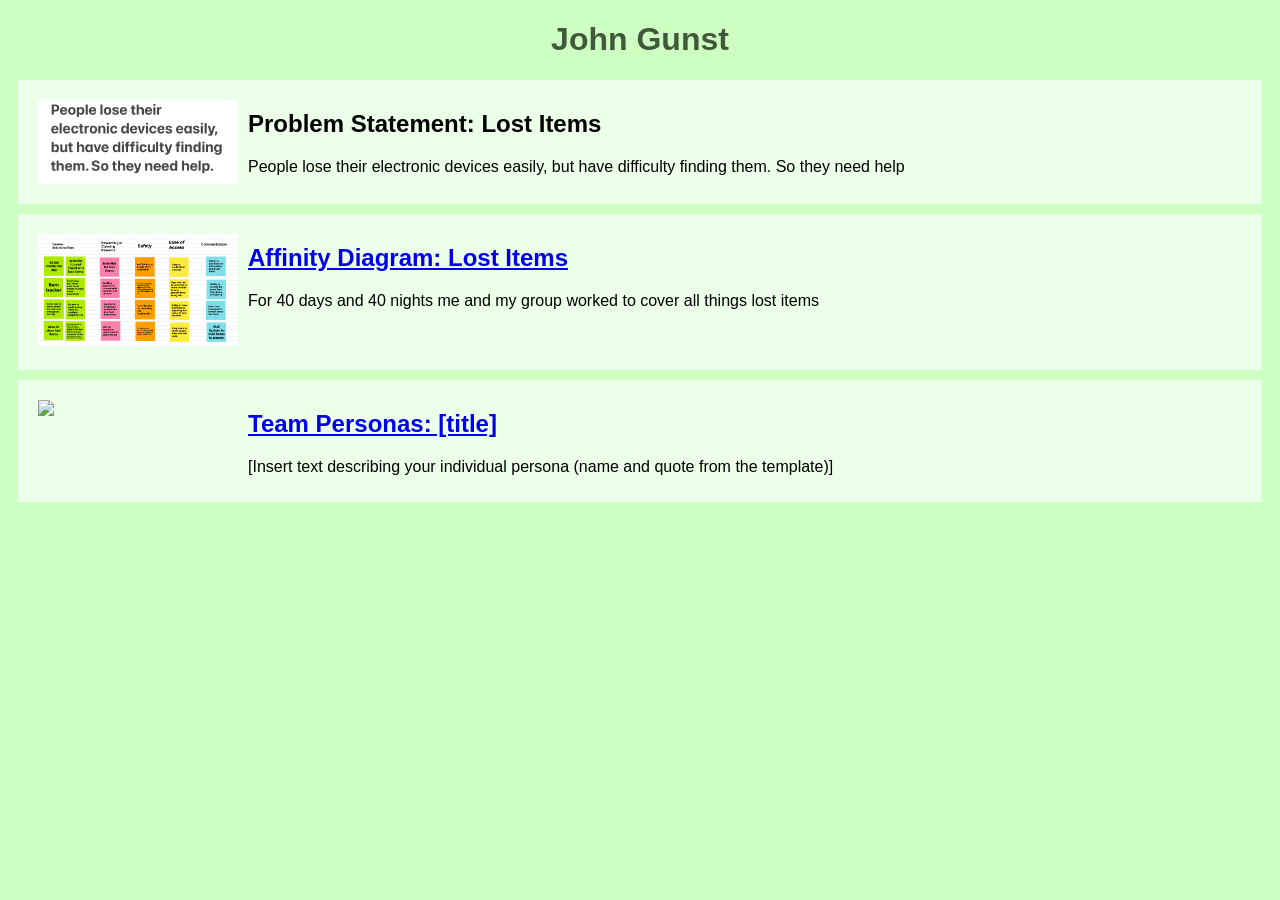
==== index.html @ 38197a11 "fixed css bugs" ====
<!DOCTYPE html>
<html>
 <head>
    <title>CSCE 190: John Gunst</title>
    <link rel="stylesheet" href="stylesheet/indexStyle.css">
 </head>
 <body>
    <h1>John Gunst</h1>
    <section class="assign">
        <img src="images/problem-statement.jpeg"/>
        <section class="assign-det">
            <h2>Problem Statement: Lost Items</h2>
            <p>
                People lose their electronic devices easily, but have difficulty finding them. So they need help
            </p>
        </section>
    </section>
    <!-- Affinity Diagram-->
    <section class="assign">
        <a href="files/Lost_Items_Jam.pdf"><img src="images/CSCE_ Lost Items Jam 1.png"></a>
        <section class="ass-details">
            <a href="files/Lost_Items_Jam.pdf"><h2>Affinity Diagram: Lost Items</h2></a>
            <p>
                For 40 days and 40 nights me and my group worked to cover all things lost items
            </p>
        </section>
    </section>
    <!-- Personas assignment -->
    <section class="assign">
        <img src="images/my-persona.jpg" />
        <section class="assign-det">
            <a href="files/all-personas.pdf"><h2>Team Personas: [title]</h2></a>
            <p>
            [Insert text describing your individual persona (name and quote from the template)]
            </p>
        </section>
    </section>
 </body>
</html>
---- stylesheet/indexStyle.css ----
body {
    background:rgb(204, 255, 193);
    font-family: Arial, Helvetica, sans-serif;
    }
h1 {
color: rgb(65, 88, 59);
text-align: center;
}
.assign {
    display: flex;
    padding: 10px;
    margin: 10px;
    background: rgb(236, 255, 232);
    }
.assign img {
    width: 200px;
    padding: 10px;
}
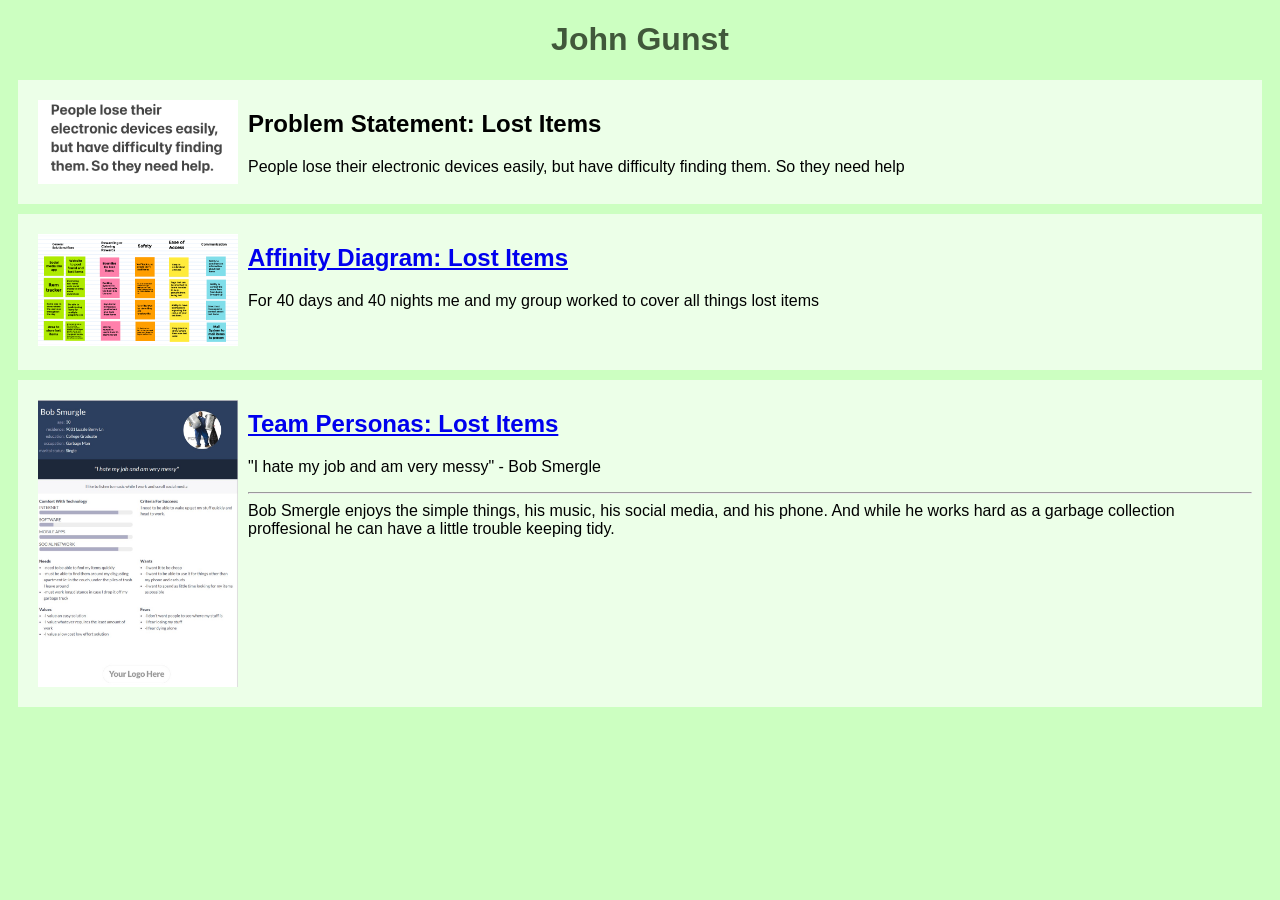
==== commit 1bf59830: "persona assignment" ====
--- a/index.html
+++ b/index.html
@@ -29,9 +29,10 @@
     <section class="assign">
         <img src="images/my-persona.jpg" />
         <section class="assign-det">
-            <a href="files/all-personas.pdf"><h2>Team Personas: [title]</h2></a>
+            <a href="files/all-personas.pdf"><h2>Team Personas: Lost Items</h2></a>
             <p>
-            [Insert text describing your individual persona (name and quote from the template)]
+            "I hate my job and am very messy" - Bob Smergle <hr>
+            Bob Smergle enjoys the simple things, his music, his social media, and his phone. And while he works hard as a garbage collection proffesional he can have a little trouble keeping tidy.
             </p>
         </section>
     </section>
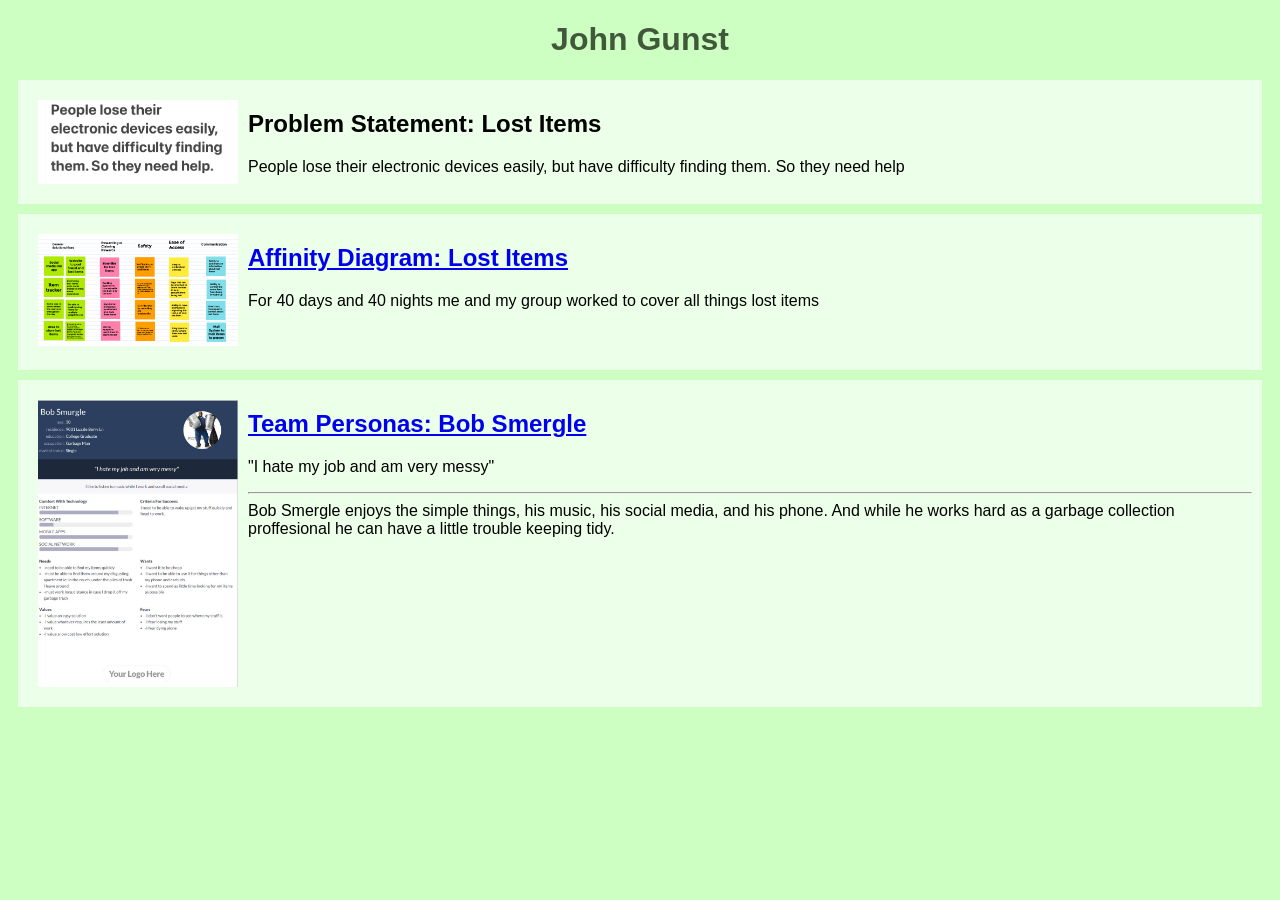
==== commit f40c4d85: "Update index.html" ====
--- a/index.html
+++ b/index.html
@@ -29,9 +29,9 @@
     <section class="assign">
         <img src="images/my-persona.jpg" />
         <section class="assign-det">
-            <a href="files/all-personas.pdf"><h2>Team Personas: Lost Items</h2></a>
+            <a href="files/all-personas.pdf"><h2>Team Personas: Bob Smergle</h2></a>
             <p>
-            "I hate my job and am very messy" - Bob Smergle <hr>
+            "I hate my job and am very messy"<hr>
             Bob Smergle enjoys the simple things, his music, his social media, and his phone. And while he works hard as a garbage collection proffesional he can have a little trouble keeping tidy.
             </p>
         </section>
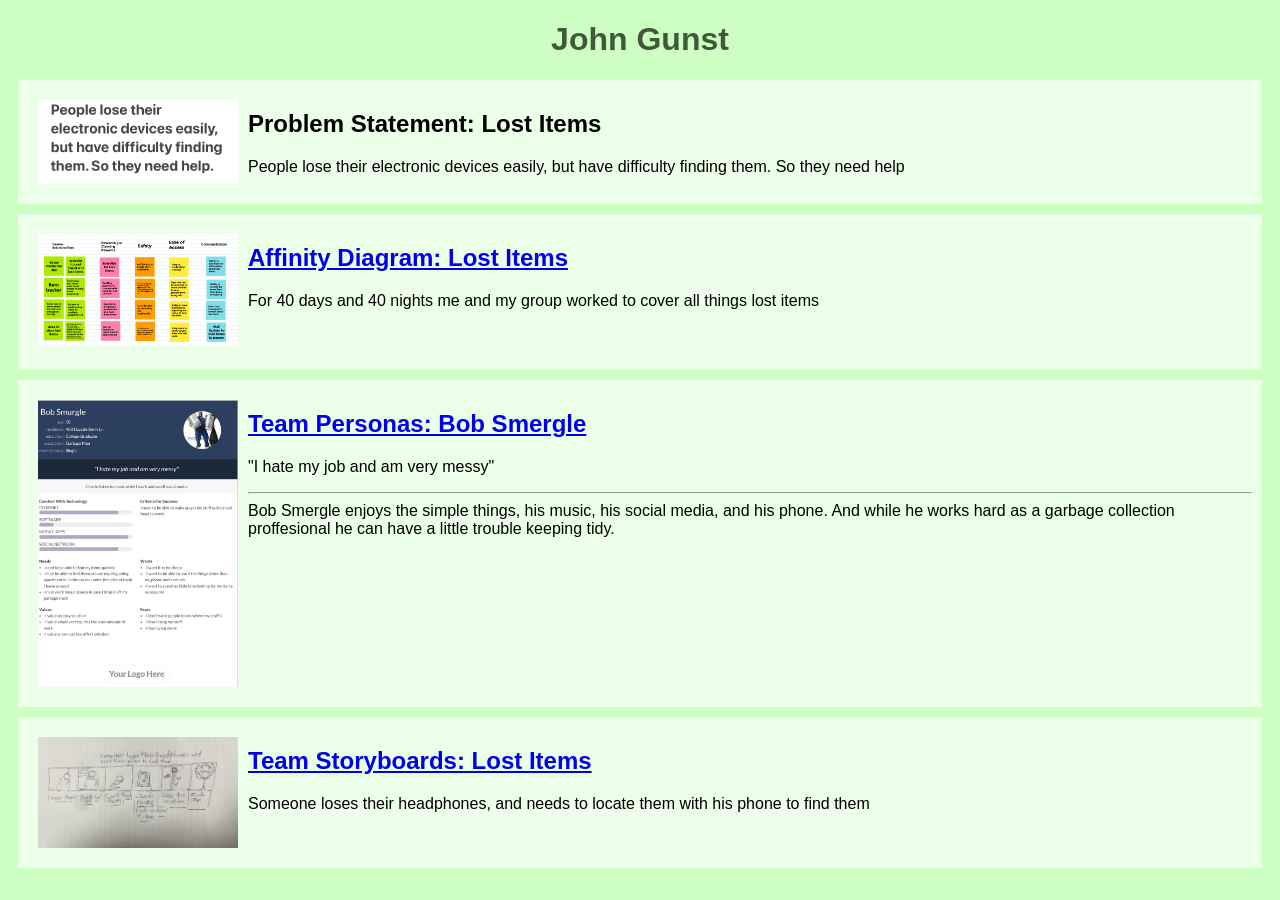
==== commit 07438838: "storyboard assignment" ====
--- a/index.html
+++ b/index.html
@@ -35,6 +35,16 @@
             Bob Smergle enjoys the simple things, his music, his social media, and his phone. And while he works hard as a garbage collection proffesional he can have a little trouble keeping tidy.
             </p>
         </section>
+        <!-- Storyboard assignment -->
+    </section>
+    <section class="assign">
+        <img src="images/my-storyboard.jpg" />
+        <section class="assign-det">
+            <a href="files/all-storyboards.pdf"><h2>Team Storyboards: Lost Items</h2></a>
+            <p>
+        Someone loses their headphones, and needs to locate them with his phone to find them
+        </p>
+       </section>
     </section>
  </body>
 </html>
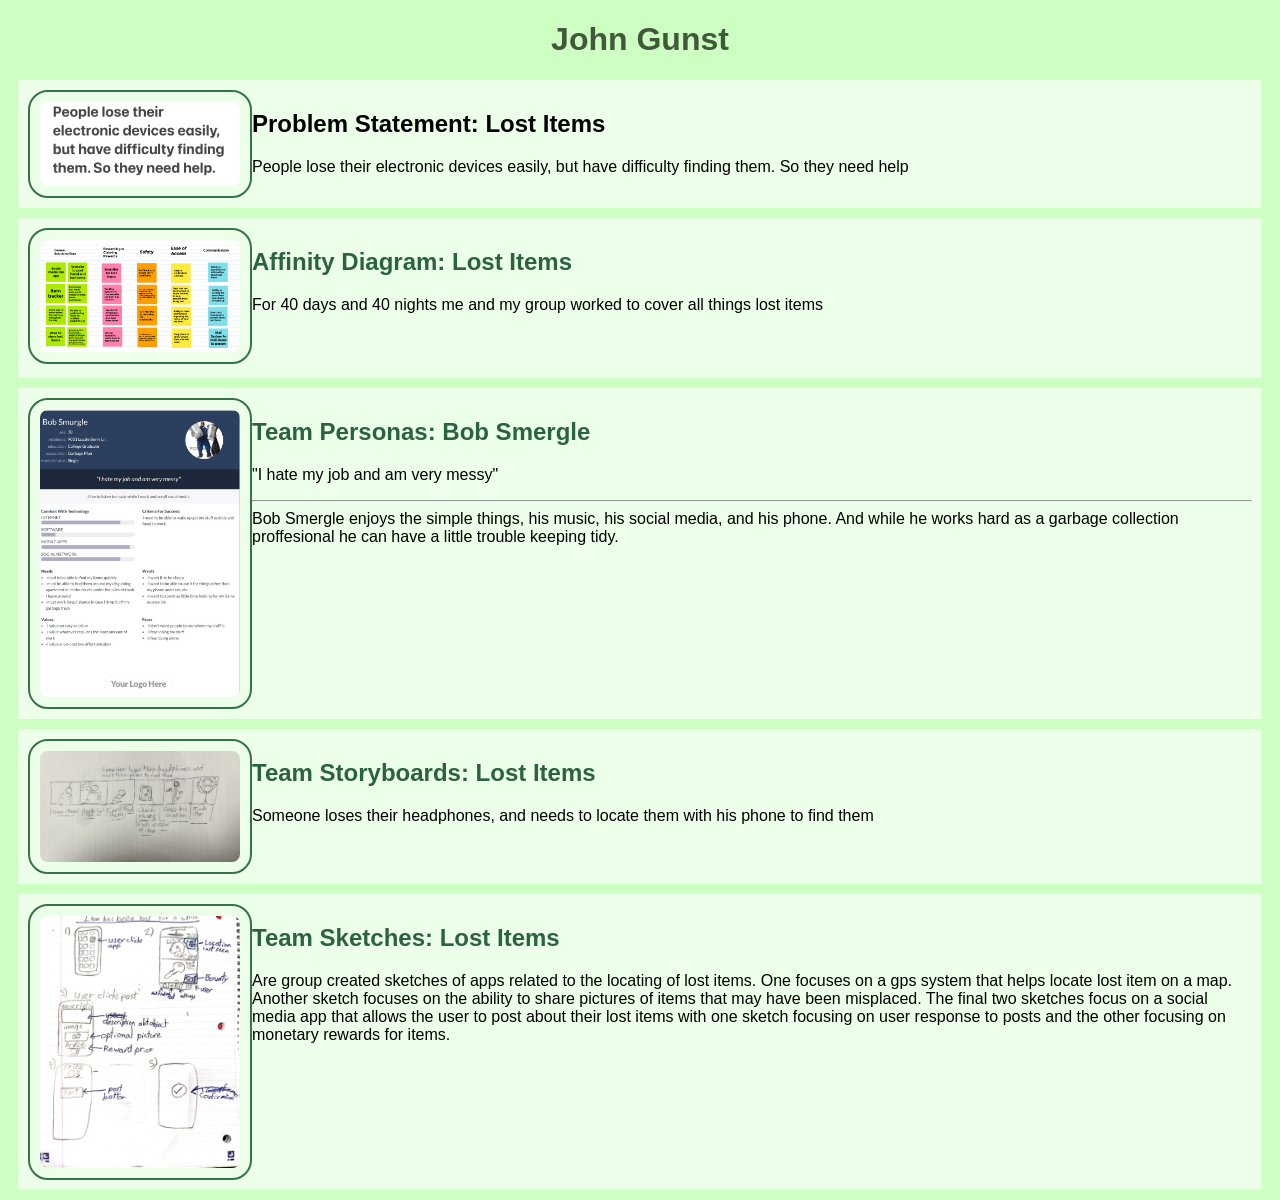
==== commit 21c39af6: "sketch assignment" ====
--- a/index.html
+++ b/index.html
@@ -42,9 +42,24 @@
         <section class="assign-det">
             <a href="files/all-storyboards.pdf"><h2>Team Storyboards: Lost Items</h2></a>
             <p>
-        Someone loses their headphones, and needs to locate them with his phone to find them
-        </p>
+            Someone loses their headphones, and needs to locate them with his phone to find them
+            </p>
        </section>
+    </section>
+    <!-- Sketching assignment -->
+ <section class="assign">
+    <img src="images/my-sketch.jpg" />
+        <section class="assign-det">
+            <a href="files/all-sketches.pdf"><h2>Team Sketches: Lost Items</h2></a>
+            <p>
+            Are group created sketches of apps related to the locating of lost items.
+             One focuses on a gps system that helps locate lost item on a map. 
+             Another sketch focuses on the ability to share pictures of items that may have been misplaced. 
+             The final two sketches focus on a social media app that allows the user to post about their lost 
+             items with one sketch focusing on user response to posts and the other focusing on monetary rewards 
+             for items.
+            </p>
+        </section>
     </section>
  </body>
 </html>
--- a/stylesheet/indexStyle.css
+++ b/stylesheet/indexStyle.css
@@ -16,3 +16,18 @@
     width: 200px;
     padding: 10px;
 }
+
+a {
+    text-decoration: none; /* remove underlining on anchor tags */
+    color: rgb(43, 99, 62); /* pick the color you want */
+   }
+   .assign img {
+    padding: 10px; /* change this from margin to padding */
+    border: 2px solid rgb(55, 115, 69); /* try dashed, dotted */
+    border-radius: 20px;
+   }
+
+a:hover {
+    text-decoration: none; /* remove underlining on anchor tags */
+    color: rgb(12, 70, 29); /* pick the color you want */
+   }
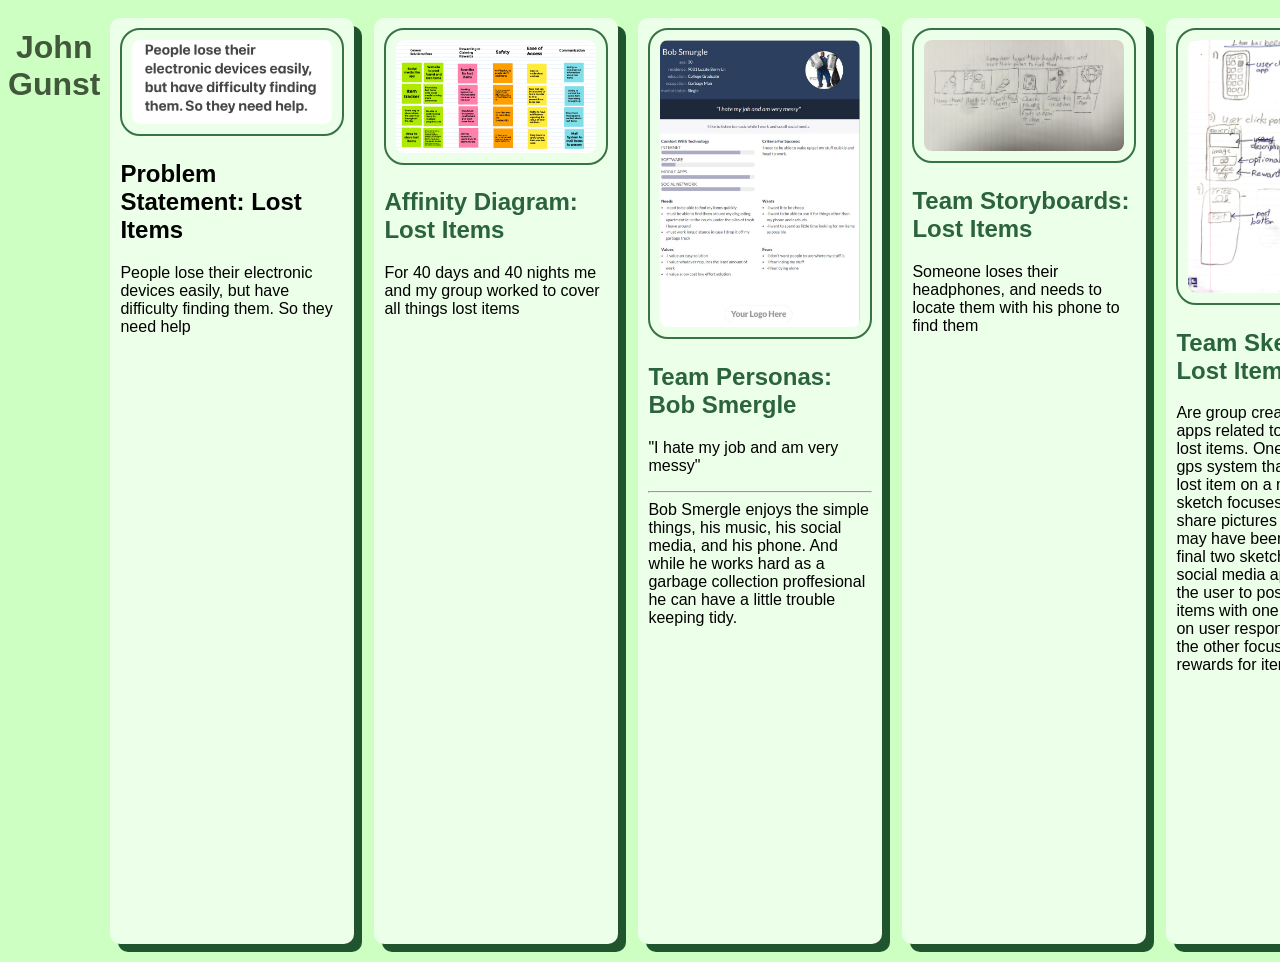
==== commit aaf705d3: "paper prototype assignment" ====
--- a/index.html
+++ b/index.html
@@ -61,5 +61,15 @@
             </p>
         </section>
     </section>
+    <!-- Paper prototype assignment -->
+    <section class="assign">
+        <img src="images/team-prototype.png" />
+        <section class="assign-det">
+            <a href="https://youtu.be/JyP6IrGHJyo"><h2>Team Paper Prototype: Lost Items</h2></a>
+            <p>
+                Our team assembled a paper prototype displaying the location, feed, and post features. All of these features are organized by tabs named track, posts, and lost items respectively. The track tab allows the user to register and view devices that are being tracked. The posts tab allows the user to view and comment on other people's posts about items they may have misplaced. You can also create your post from this tab. Finally, the lost items tab allows you to edit your posts, view comments, and direct message people about your lost item.
+            </p>
+        </section>
+    </section>
  </body>
 </html>
--- a/stylesheet/indexStyle.css
+++ b/stylesheet/indexStyle.css
@@ -1,16 +1,20 @@
 body {
     background:rgb(204, 255, 193);
     font-family: Arial, Helvetica, sans-serif;
+    display:flex;
     }
 h1 {
 color: rgb(65, 88, 59);
 text-align: center;
 }
 .assign {
-    display: flex;
     padding: 10px;
     margin: 10px;
     background: rgb(236, 255, 232);
+    width: 20%;
+    box-shadow: 8px 8px rgb(31, 84, 47);
+    border-radius: 10px;
+    display: block;
     }
 .assign img {
     width: 200px;
@@ -30,4 +34,4 @@
 a:hover {
     text-decoration: none; /* remove underlining on anchor tags */
     color: rgb(12, 70, 29); /* pick the color you want */
-   }+   }
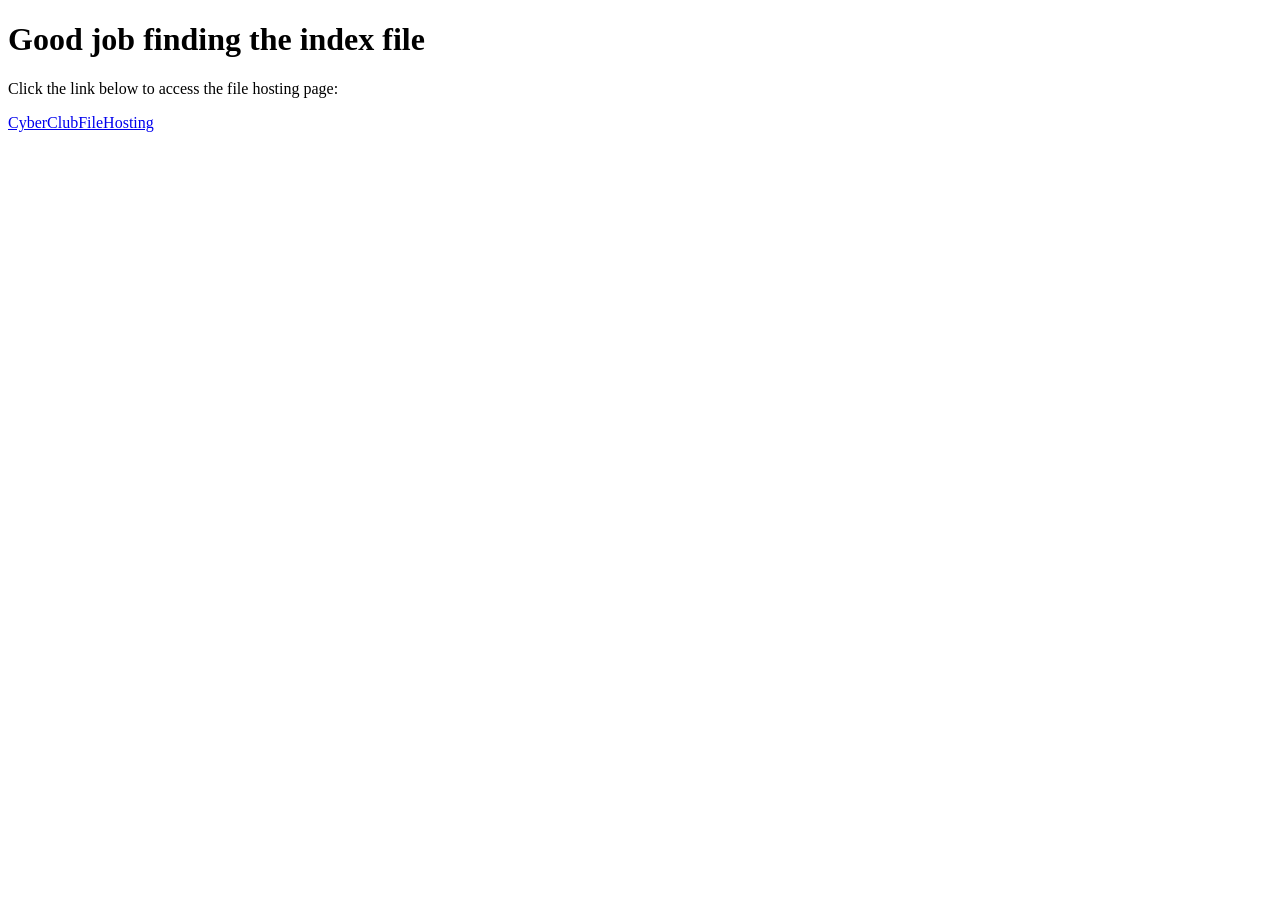
==== commit 830295e2: "Add files via upload" ====
--- a/index.html
+++ b/index.html
@@ -1,75 +1,14 @@
 <!DOCTYPE html>
-<html>
- <head>
-    <title>CSCE 190: John Gunst</title>
-    <link rel="stylesheet" href="stylesheet/indexStyle.css">
- </head>
- <body>
-    <h1>John Gunst</h1>
-    <section class="assign">
-        <img src="images/problem-statement.jpeg"/>
-        <section class="assign-det">
-            <h2>Problem Statement: Lost Items</h2>
-            <p>
-                People lose their electronic devices easily, but have difficulty finding them. So they need help
-            </p>
-        </section>
-    </section>
-    <!-- Affinity Diagram-->
-    <section class="assign">
-        <a href="files/Lost_Items_Jam.pdf"><img src="images/CSCE_ Lost Items Jam 1.png"></a>
-        <section class="ass-details">
-            <a href="files/Lost_Items_Jam.pdf"><h2>Affinity Diagram: Lost Items</h2></a>
-            <p>
-                For 40 days and 40 nights me and my group worked to cover all things lost items
-            </p>
-        </section>
-    </section>
-    <!-- Personas assignment -->
-    <section class="assign">
-        <img src="images/my-persona.jpg" />
-        <section class="assign-det">
-            <a href="files/all-personas.pdf"><h2>Team Personas: Bob Smergle</h2></a>
-            <p>
-            "I hate my job and am very messy"<hr>
-            Bob Smergle enjoys the simple things, his music, his social media, and his phone. And while he works hard as a garbage collection proffesional he can have a little trouble keeping tidy.
-            </p>
-        </section>
-        <!-- Storyboard assignment -->
-    </section>
-    <section class="assign">
-        <img src="images/my-storyboard.jpg" />
-        <section class="assign-det">
-            <a href="files/all-storyboards.pdf"><h2>Team Storyboards: Lost Items</h2></a>
-            <p>
-            Someone loses their headphones, and needs to locate them with his phone to find them
-            </p>
-       </section>
-    </section>
-    <!-- Sketching assignment -->
- <section class="assign">
-    <img src="images/my-sketch.jpg" />
-        <section class="assign-det">
-            <a href="files/all-sketches.pdf"><h2>Team Sketches: Lost Items</h2></a>
-            <p>
-            Are group created sketches of apps related to the locating of lost items.
-             One focuses on a gps system that helps locate lost item on a map. 
-             Another sketch focuses on the ability to share pictures of items that may have been misplaced. 
-             The final two sketches focus on a social media app that allows the user to post about their lost 
-             items with one sketch focusing on user response to posts and the other focusing on monetary rewards 
-             for items.
-            </p>
-        </section>
-    </section>
-    <!-- Paper prototype assignment -->
-    <section class="assign">
-        <img src="images/team-prototype.png" />
-        <section class="assign-det">
-            <a href="https://youtu.be/JyP6IrGHJyo"><h2>Team Paper Prototype: Lost Items</h2></a>
-            <p>
-                Our team assembled a paper prototype displaying the location, feed, and post features. All of these features are organized by tabs named track, posts, and lost items respectively. The track tab allows the user to register and view devices that are being tracked. The posts tab allows the user to view and comment on other people's posts about items they may have misplaced. You can also create your post from this tab. Finally, the lost items tab allows you to edit your posts, view comments, and direct message people about your lost item.
-            </p>
-        </section>
-    </section>
- </body>
+<html lang="en">
+<head>
+    <meta charset="UTF-8">
+    <meta name="viewport" content="width=device-width, initial-scale=1.0">
+    <title>You Found Me</title>
+</head>
+<body>
+    <h1>Good job finding the index file</h1>
+    <p>Click the link below to access the file hosting page:</p>
+    <a href="CyberClubFileHosting.html">CyberClubFileHosting</a>
+</body>
+<!--There's nothing here for you-->
 </html>
